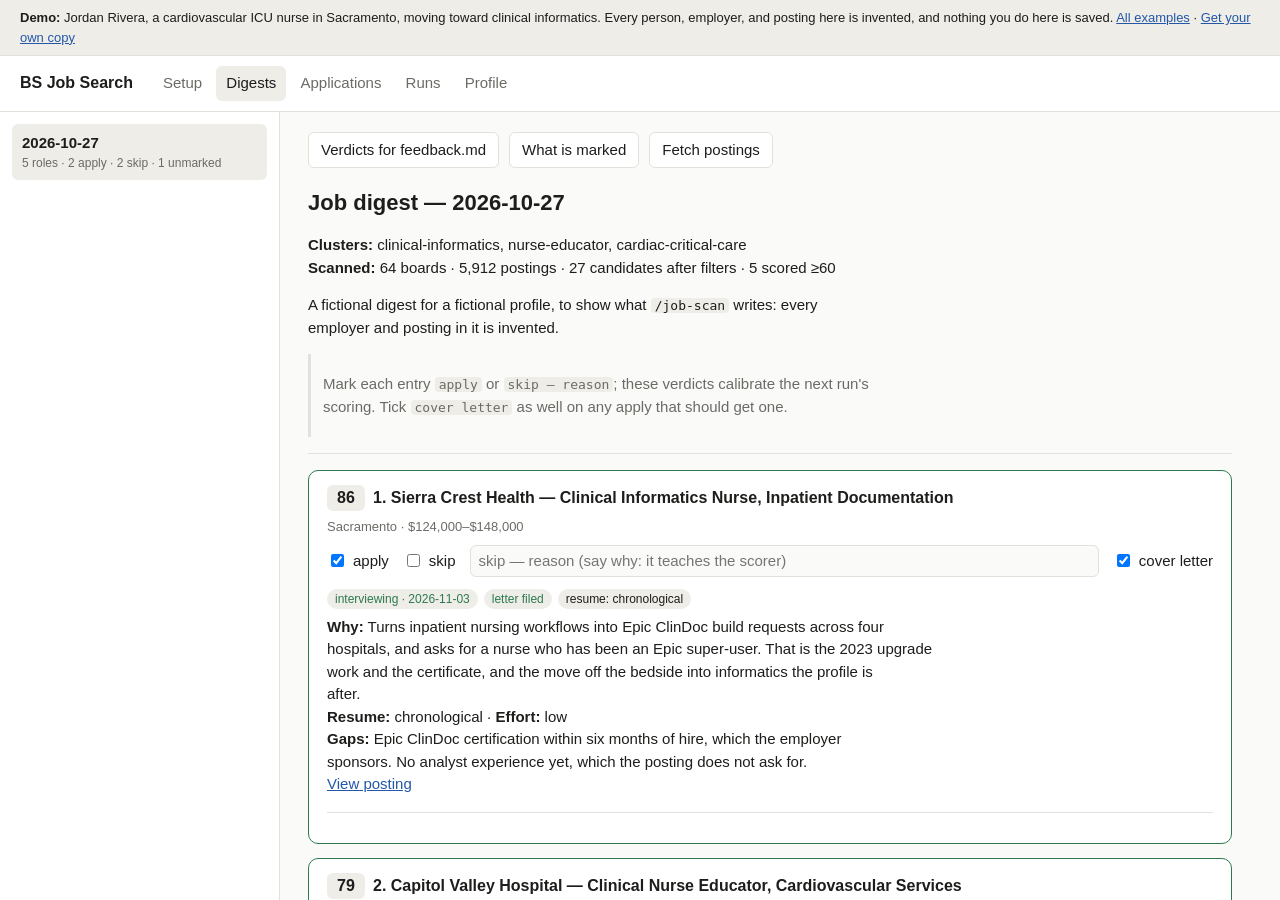
==== nurse-sacramento/index.html @ 0bb54c90 "The example demos, rebuilt from BS-Job-Search-v1.44" ====
<!doctype html>
<html lang="en">
<head>
<meta charset="utf-8">
<meta name="viewport" content="width=device-width, initial-scale=1">
<title>BS Job Search demo: Jordan Rivera</title>
<link rel="stylesheet" href="style.css">
</head>
<body>
<header>
  <h1>BS Job Search</h1>
  <nav>
    <button data-tab="setup">Setup</button>
    <button data-tab="digests">Digests</button>
    <button data-tab="applications">Applications</button>
    <button data-tab="runs">Runs</button>
    <button data-tab="profile">Profile</button>
  </nav>
  <span id="status" class="status"></span>
  <button id="copy-note" class="usage" hidden></button>
  <button id="usage" class="usage" hidden></button>
</header>

<main>
  <section id="tab-setup" class="tab">
    <div id="setup-view" class="content"></div>
  </section>

  <section id="tab-digests" class="tab">
    <aside id="digest-list" class="side"></aside>
    <div id="digest-view" class="content"><p class="muted">Choose a digest.</p></div>
  </section>

  <section id="tab-applications" class="tab">
    <aside id="app-list" class="side"></aside>
    <div id="app-view" class="content"><p class="muted">Choose a company.</p></div>
  </section>

  <section id="tab-runs" class="tab">
    <aside id="run-commands" class="side"></aside>
    <div id="run-view" class="content"><p class="muted">Run something.</p></div>
  </section>

  <section id="tab-profile" class="tab">
    <aside id="profile-list" class="side"></aside>
    <div id="profile-view" class="content"><p class="muted">Choose a file. These are read-only here. Set up and the cover-letter interview add to them, with your approval, or you can edit them in your editor.</p></div>
  </section>
</main>

<script src="demo.js"></script>
<script src="app.js"></script>
</body>
</html>
---- nurse-sacramento/style.css ----
:root {
  --bg: #fafaf8; --fg: #1d1d1b; --muted: #6b6b66; --line: #e2e1dc;
  --panel: #ffffff; --accent: #2457a8; --ok: #2d7a4f; --warn: #a65b00; --bad: #b2362c;
  --chip: #eeede8; --mono: ui-monospace, SFMono-Regular, Menlo, Consolas, monospace;
}
@media (prefers-color-scheme: dark) {
  :root {
    --bg: #171716; --fg: #ebeae6; --muted: #9a9993; --line: #2f2f2c;
    --panel: #1f1f1d; --accent: #7fa7ea; --ok: #6fc08f; --warn: #e0a24a; --bad: #e6766b;
    --chip: #2a2a27;
  }
}
* { box-sizing: border-box; }
[hidden] { display: none !important; }
html, body { margin: 0; height: 100%; }
body {
  background: var(--bg); color: var(--fg);
  font: 15px/1.5 -apple-system, BlinkMacSystemFont, "Segoe UI", Helvetica, Arial, sans-serif;
  display: flex; flex-direction: column;
}
a { color: var(--accent); }
header {
  display: flex; align-items: center; gap: 20px; padding: 10px 20px;
  border-bottom: 1px solid var(--line); background: var(--panel);
}
header h1 { font-size: 16px; margin: 0; font-weight: 600; }
nav button {
  background: none; border: none; color: var(--muted); font: inherit; padding: 6px 10px;
  cursor: pointer; border-radius: 6px;
}
nav button.active { color: var(--fg); background: var(--chip); }
nav .count { display: inline-block; min-width: 18px; margin-left: 6px; padding: 0 5px;
  border-radius: 9px; background: var(--warn); color: var(--bg); font-size: 11px;
  font-weight: 600; line-height: 18px; text-align: center; }
.status { margin-left: auto; color: var(--muted); font-size: 13px; }
.status.err { color: var(--bad); }
.usage { font: inherit; font-size: 13px; padding: 3px 10px; border: 1px solid var(--line);
  border-radius: 12px; background: var(--bg); color: var(--fg); cursor: pointer; white-space: nowrap; }
.usage:hover { border-color: var(--accent); }
.usage.warn { border-color: var(--warn); color: var(--warn); }
.usage.bad { border-color: var(--bad); color: var(--bad); }
.usage.checking { opacity: .6; }
.usage.news { border-color: var(--accent); color: var(--accent); }

main { flex: 1; min-height: 0; }
.tab { display: none; height: 100%; }
.tab.active { display: flex; }
.side {
  width: 280px; flex: none; overflow: auto; border-right: 1px solid var(--line);
  padding: 12px; background: var(--panel);
}
.content { flex: 1; overflow: auto; padding: 20px 28px; max-width: 980px; }
.muted { color: var(--muted); }

.side .item {
  display: block; width: 100%; text-align: left; background: none; border: none;
  color: var(--fg); font: inherit; padding: 8px 10px; border-radius: 6px; cursor: pointer;
}
.side .item:hover { background: var(--chip); }
.side .item.active { background: var(--chip); font-weight: 600; }
.side .item small { display: block; color: var(--muted); font-weight: normal; font-size: 12px; }
.side h3 { font-size: 12px; text-transform: uppercase; letter-spacing: .04em;
  color: var(--muted); margin: 14px 10px 6px; }

.entry {
  border: 1px solid var(--line); border-radius: 10px; padding: 14px 18px; margin: 14px 0;
  background: var(--panel);
}
.entry.applied { border-color: var(--ok); }
.entry.skipped { opacity: .72; }
.entry h3 { margin: 0 0 6px; font-size: 16px; }
.entry .meta { color: var(--muted); font-size: 13px; margin-bottom: 8px; }
.score { display: inline-block; min-width: 38px; text-align: center; padding: 1px 7px;
  border-radius: 6px; background: var(--chip); font-weight: 600; margin-right: 8px; }
.marks { display: flex; flex-wrap: wrap; gap: 14px; align-items: center; margin: 8px 0 10px; }
.marks label { display: inline-flex; align-items: center; gap: 6px; cursor: pointer; }
.marks input[type=text] {
  flex: 1; min-width: 220px; font: inherit; padding: 4px 8px; border: 1px solid var(--line);
  border-radius: 6px; background: var(--bg); color: var(--fg);
}
.chip { display: inline-block; font-size: 12px; padding: 1px 8px; border-radius: 10px;
  background: var(--chip); margin-right: 6px; }
.chip.ok { color: var(--ok); } .chip.warn { color: var(--warn); } .chip.bad { color: var(--bad); }
.body p { margin: 6px 0; }

.toolbar { display: flex; gap: 10px; align-items: center; flex-wrap: wrap; margin: 0 0 12px; }
button.action {
  font: inherit; padding: 6px 12px; border: 1px solid var(--line); border-radius: 6px;
  background: var(--panel); color: var(--fg); cursor: pointer;
}
button.action:hover { border-color: var(--accent); }
button.action:disabled { opacity: .5; cursor: default; }
button.action.primary { background: var(--accent); color: #fff; border-color: var(--accent); }

pre.out, pre.text {
  font: 13px/1.45 var(--mono); white-space: pre-wrap; word-break: break-word;
  background: var(--panel); border: 1px solid var(--line); border-radius: 8px; padding: 12px 14px;
}
pre.out { max-height: 60vh; overflow: auto; }
.run { margin: 0 0 18px; }
.run .head { display: flex; gap: 10px; align-items: baseline; margin-bottom: 6px; }
.run .head .st { font-size: 13px; }
.st.running { color: var(--warn); } .st.done { color: var(--ok); } .st.failed { color: var(--bad); }

.small { font-size: 13px; }
.banner { margin: 0 0 10px; padding: 8px 10px; border-radius: 6px; background: var(--chip); font-size: 13px; }
.side .item:disabled { opacity: .45; cursor: default; }
.skill-form { padding: 6px 10px 10px; }
.pick { display: flex; flex-wrap: wrap; gap: 6px 12px; padding: 2px 10px 8px; font-size: 13px;
  color: var(--muted); }
.pick select { font: inherit; padding: 1px 4px; border: 1px solid var(--line); border-radius: 6px;
  background: var(--bg); color: var(--fg); }
.side .item small.route { color: var(--accent); }
.skill-form textarea, .skill-form select, textarea.reply {
  width: 100%; font: inherit; padding: 6px 8px; border: 1px solid var(--line); border-radius: 6px;
  background: var(--bg); color: var(--fg); resize: vertical;
}
.run.claude .head { position: sticky; top: -20px; background: var(--bg); padding: 6px 0; z-index: 1; }
button.action.small { padding: 2px 8px; font-size: 13px; margin-left: auto; }
.chat { display: flex; flex-direction: column; gap: 8px; }
.bubble { padding: 10px 14px; border-radius: 10px; max-width: 100%; }
.bubble.user { background: var(--chip); align-self: flex-end; white-space: pre-wrap; max-width: 85%; }
.bubble.assistant { background: var(--panel); border: 1px solid var(--line); }
.bubble.error { border: 1px solid var(--bad); color: var(--bad); background: var(--panel); }
.note { color: var(--muted); font-size: 12px; padding: 0 4px; }
details.tool { font-size: 13px; color: var(--muted); padding: 2px 4px; }
details.tool summary { cursor: pointer; } details.tool code { color: var(--fg); }
details.tool pre { margin: 6px 0 0; max-height: 240px; overflow: auto; }
details.tool.failed summary { color: var(--bad); }
.replybox { display: flex; gap: 8px; align-items: flex-end; margin-top: 10px; }
.replybox textarea { flex: 1; }
.card { margin: 12px 0; padding: 14px 16px; border: 2px solid var(--accent); border-radius: 10px; background: var(--panel); }
.card.guard { border-color: var(--warn); }
.card h4 { margin: 0 0 8px; font-size: 15px; }
.card .toolbar { margin: 10px 0 0; }
.card input[type=text] { flex: 1; min-width: 200px; font: inherit; padding: 4px 8px; border: 1px solid var(--line); border-radius: 6px; background: var(--bg); color: var(--fg); }
.diff { display: grid; grid-template-columns: 1fr 1fr; gap: 10px; }
.diff .label { font-size: 12px; color: var(--muted); margin-bottom: 4px; }
pre.old { border-color: var(--bad); } pre.new { border-color: var(--ok); }
.question { margin: 8px 0 12px; }
.qtext { margin-bottom: 6px; }
.options label { display: flex; gap: 8px; align-items: baseline; padding: 3px 0; cursor: pointer; }
.options small { color: var(--muted); }
@media (max-width: 700px) { .diff { grid-template-columns: 1fr; } }

iframe.pdf { width: 100%; height: 80vh; border: 1px solid var(--line); border-radius: 8px;
  background: #fff; }
.tracker { margin: 6px 0 18px; border-top: 1px solid var(--line); }
.app-row { display: grid; grid-template-columns: minmax(0, 1fr) auto; gap: 6px 14px;
  align-items: center; padding: 10px 2px; border-bottom: 1px solid var(--line); }
.app-row .role { font-weight: 600; }
.app-row .role.muted { font-weight: normal; }
.app-row .chips { margin-left: 8px; }
.app-row .set { display: flex; gap: 6px; align-items: center; justify-content: flex-end; flex-wrap: wrap; }
.app-row select, .app-row input { font: inherit; font-size: 14px; padding: 3px 6px;
  border: 1px solid var(--line); border-radius: 6px; background: var(--bg); color: var(--fg); }
.app-row input[type=date] { color-scheme: light dark; }
.app-row input.note { grid-column: 1 / -1; width: 100%; }
.app-row .history { grid-column: 1 / -1; font-size: 12px; color: var(--muted); }
.app-row .set button.action.small { margin-left: 0; }
.app-row.answered select { border-color: var(--ok); }
.app-row.ended .who { opacity: .75; }
.banner.bad { color: var(--bad); }
@media (max-width: 700px) { .app-row { grid-template-columns: 1fr; } .app-row .set { justify-content: flex-start; } }
.files { list-style: none; padding: 0; margin: 0 0 16px; }
.files li { padding: 4px 0; display: flex; gap: 10px; align-items: baseline; }
.files li small { color: var(--muted); }

.md h1, .md h2, .md h3 { margin: 18px 0 8px; } .md h1 { font-size: 22px; } .md h2 { font-size: 18px; } .md h3 { font-size: 16px; }
.md table { border-collapse: collapse; margin: 10px 0; font-size: 14px; }
.md th, .md td { border: 1px solid var(--line); padding: 4px 10px; text-align: left; vertical-align: top; }
.md blockquote { margin: 8px 0; padding: 4px 12px; border-left: 3px solid var(--line); color: var(--muted); }
.md code { font-family: var(--mono); font-size: 13px; background: var(--chip); padding: 0 4px; border-radius: 4px; }
.md pre code { display: block; padding: 10px; overflow: auto; }
.md hr { border: none; border-top: 1px solid var(--line); margin: 16px 0; }
.md ul { padding-left: 22px; }

.demo-banner {
  padding: 8px 20px; font-size: 13px; background: var(--chip); border-bottom: 1px solid var(--line);
}
.demo-banner a { color: var(--accent); }

#setup-view h2 { margin: 0; font-size: 20px; }
.step { display: flex; gap: 14px; margin: 22px 0; }
.step .num { flex: none; width: 28px; height: 28px; border-radius: 50%; background: var(--chip);
  display: flex; align-items: center; justify-content: center; font-weight: 600; }
.step-body { flex: 1; min-width: 0; }
.step-body h3 { margin: 3px 0 2px; font-size: 16px; }
.step-body > p.muted { margin: 0 0 8px; }
ul.checks { list-style: none; padding: 0; margin: 6px 0 10px; }
ul.checks li { padding: 3px 0; }
.fix { font-size: 13px; color: var(--muted); margin: 2px 0 2px 4px; }
.cmd { display: flex; gap: 8px; align-items: center; margin: 6px 0; }
.cmd code { flex: 1; min-width: 0; font: 13px/1.45 var(--mono); padding: 6px 10px; overflow-x: auto;
  white-space: pre; background: var(--panel); border: 1px solid var(--line); border-radius: 6px; }
.cmd button.action.small { margin-left: 0; }
.key { padding: 8px 0 10px; border-bottom: 1px solid var(--line); }
.key-form { display: flex; flex-wrap: wrap; gap: 8px; margin-top: 6px; }
.key-form input { flex: 1; min-width: 180px; font: inherit; padding: 4px 8px; border: 1px solid var(--line);
  border-radius: 6px; background: var(--bg); color: var(--fg); }
.ready { margin: 10px 0 0; padding: 12px 14px; border: 1px solid var(--ok); border-radius: 8px;
  background: var(--panel); }
.ready .toolbar { margin: 8px 0 0; }

.copy { margin: 14px 0 0; padding: 12px 14px; border: 1px solid var(--line); border-radius: 8px;
  background: var(--panel); }
.copy-head { display: flex; flex-wrap: wrap; gap: 4px 10px; align-items: baseline; }
.copy-head > div { flex-basis: 100%; }
.copy-row { margin: 10px 0 0; }
.copy-row .key-form { margin-top: 8px; }
.copy-row .fix { margin: 6px 0 0; }
ul.copy-files { margin: 4px 0 0; padding-left: 20px; font: 13px/1.5 var(--mono); }
details.notes { margin: 8px 0 0; font-size: 14px; }
details.notes summary { cursor: pointer; color: var(--accent); }
.note-entry { margin: 8px 0 0 2px; padding-left: 10px; border-left: 2px solid var(--line); }
.note-entry .md p { margin: 4px 0; }
.copy-result { margin: 10px 0 0; padding: 8px 10px; border: 1px solid var(--line); border-radius: 6px;
  font-size: 14px; }
.copy-result:empty { display: none; }
.copy-result.ok { border-color: var(--ok); }
.copy-result.warn { border-color: var(--warn); }
.copy-result.bad { border-color: var(--bad); color: var(--bad); }
.copy-result button.action.small { margin: 6px 0 0; display: block; }
.banner.warn { border: 1px solid var(--warn); margin: 8px 0 0; }

/* Phones and narrow windows. The page scrolls as a whole, each tab's sidebar
   sits above its content, capped so the content starts on the first screen,
   and the tabs get a row of their own. Wider than this, nothing changes. */
@media (max-width: 700px) {
  html, body { height: auto; }
  header { flex-wrap: wrap; gap: 4px 12px; padding: 8px 12px; }
  header h1 { flex: 1; }
  .status { order: 1; flex-basis: 100%; margin-left: 0; }
  .status:empty { display: none; }
  nav { order: 2; flex-basis: 100%; display: flex; overflow-x: auto; margin: 0 -6px; }
  nav button { flex: none; padding: 6px 8px; }
  .tab { height: auto; }
  .tab.active { flex-direction: column; }
  .side { width: auto; max-height: 45vh; max-height: 45svh; border-right: none;
    border-bottom: 1px solid var(--line); }
  .content { overflow: visible; max-width: none; padding: 16px 14px; }
  .run.claude .head { top: 0; }
  .demo-banner { padding: 8px 12px; }
  .marks input[type=text] { min-width: 0; flex-basis: 100%; }
  .md table { display: block; overflow-x: auto; }
}
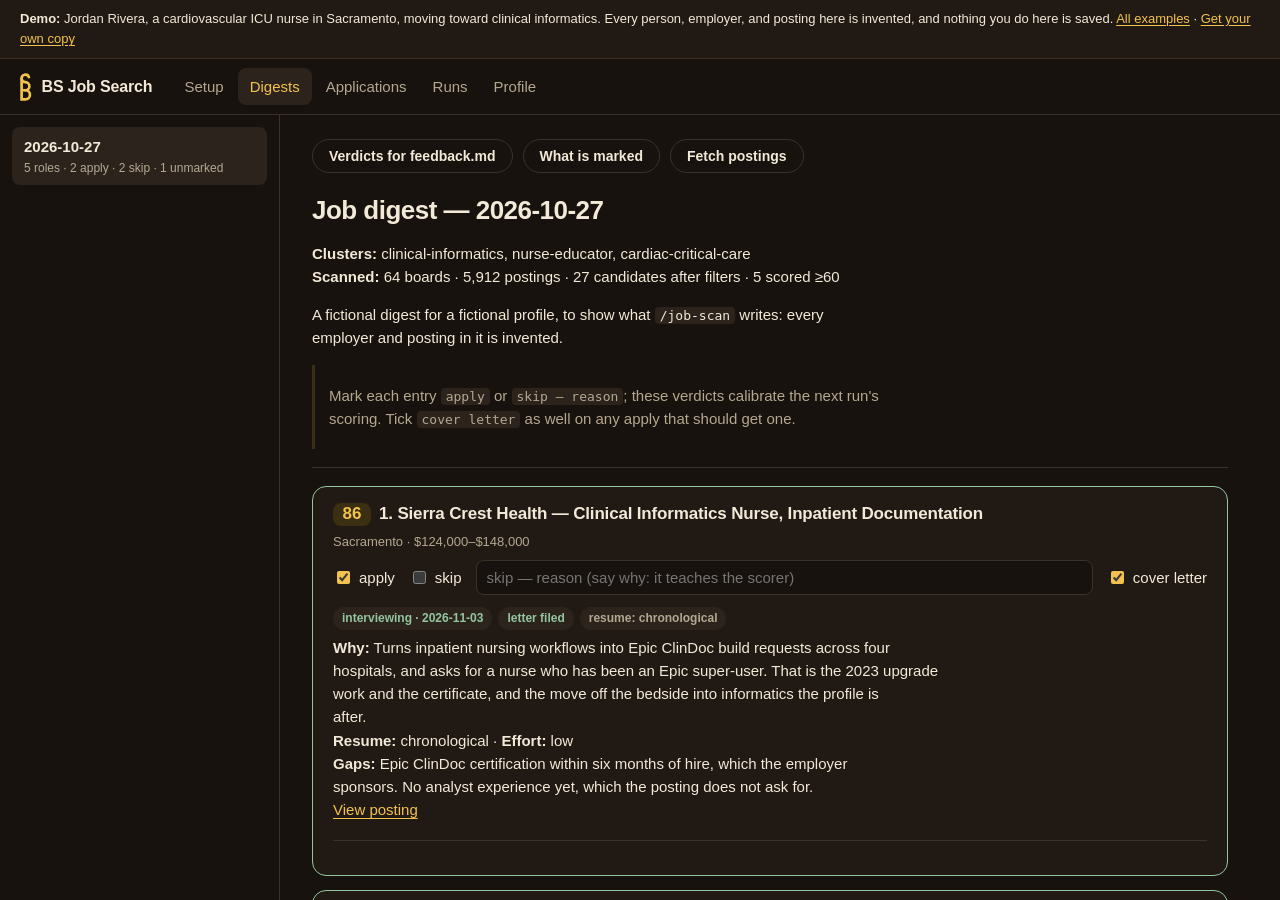
==== commit 78c70bed: "Rebuild the example demos from BS-Job-Search-v1.70" ====
--- a/nurse-sacramento/index.html
+++ b/nurse-sacramento/index.html
@@ -2,14 +2,22 @@
 <html lang="en">
 <head>
 <meta charset="utf-8">
-<meta name="viewport" content="width=device-width, initial-scale=1">
+<meta name="viewport" content="width=device-width, initial-scale=1, viewport-fit=cover">
 <title>BS Job Search demo: Jordan Rivera</title>
 <link rel="stylesheet" href="style.css">
+<link rel="manifest" href="manifest.webmanifest">
+<link rel="icon" type="image/png" href="icon-192.png">
+<link rel="apple-touch-icon" href="apple-touch-icon.png">
+<meta name="apple-mobile-web-app-capable" content="yes">
+<meta name="mobile-web-app-capable" content="yes">
+<meta name="apple-mobile-web-app-title" content="Job Search">
+<meta name="theme-color" content="#17120d">
 </head>
 <body>
 <header>
-  <h1>BS Job Search</h1>
-  <nav>
+  <!-- The SB mark, as seanbattey.com's header draws it. -->
+  <div class="brand"><svg class="brand-mark" viewBox="10 -12 86 208" aria-hidden="true" focusable="false"><g fill="none" stroke="currentColor" stroke-width="20"><path d="M22 28v156h28a34 34 0 0 0 0-68H22" stroke-linejoin="miter"/><path d="M76.3 18.4A28 28 0 1 0 50 56a30 30 0 0 1 0 60" stroke-linecap="round" stroke-linejoin="round"/></g></svg><h1>BS Job Search <span id="version" class="version"></span></h1></div>
+  <nav aria-label="Tabs">
     <button data-tab="setup">Setup</button>
     <button data-tab="digests">Digests</button>
     <button data-tab="applications">Applications</button>
@@ -17,6 +25,7 @@
     <button data-tab="profile">Profile</button>
   </nav>
   <span id="status" class="status"></span>
+  <button id="outbox" class="usage" hidden></button>
   <button id="copy-note" class="usage" hidden></button>
   <button id="usage" class="usage" hidden></button>
 </header>
@@ -27,21 +36,25 @@
   </section>
 
   <section id="tab-digests" class="tab">
+    <button class="side-toggle" aria-controls="digest-list" aria-expanded="true"><span class="side-label">Digests</span><span class="side-arrow" aria-hidden="true"></span></button>
     <aside id="digest-list" class="side"></aside>
     <div id="digest-view" class="content"><p class="muted">Choose a digest.</p></div>
   </section>
 
   <section id="tab-applications" class="tab">
+    <button class="side-toggle" aria-controls="app-list" aria-expanded="true"><span class="side-label">Applications</span><span class="side-arrow" aria-hidden="true"></span></button>
     <aside id="app-list" class="side"></aside>
     <div id="app-view" class="content"><p class="muted">Choose a company.</p></div>
   </section>
 
   <section id="tab-runs" class="tab">
+    <button class="side-toggle" aria-controls="run-commands" aria-expanded="true"><span class="side-label">Skills and scripts</span><span class="side-arrow" aria-hidden="true"></span></button>
     <aside id="run-commands" class="side"></aside>
-    <div id="run-view" class="content"><p class="muted">Run something.</p></div>
+    <div id="run-view" class="content"><p class="muted">Pick a skill or a script from the list. What it says and does shows here, and anything it would ask you in a terminal comes up as a card to answer.</p></div>
   </section>
 
   <section id="tab-profile" class="tab">
+    <button class="side-toggle" aria-controls="profile-list" aria-expanded="true"><span class="side-label">Files</span><span class="side-arrow" aria-hidden="true"></span></button>
     <aside id="profile-list" class="side"></aside>
     <div id="profile-view" class="content"><p class="muted">Choose a file. These are read-only here. Set up and the cover-letter interview add to them, with your approval, or you can edit them in your editor.</p></div>
   </section>
--- a/nurse-sacramento/style.css
+++ b/nurse-sacramento/style.css
@@ -1,42 +1,67 @@
+/* The page wears seanbattey.com's design, so the apps read as one family: its
+   colors (warm espresso and cream, one gold accent), dark always as the site
+   is, pill-shaped buttons, rounded cards, and section labels in small gold
+   capitals. The token names are the site's own (its assets/css/styles.css),
+   so a change there carries over here by name. */
 :root {
-  --bg: #fafaf8; --fg: #1d1d1b; --muted: #6b6b66; --line: #e2e1dc;
-  --panel: #ffffff; --accent: #2457a8; --ok: #2d7a4f; --warn: #a65b00; --bad: #b2362c;
-  --chip: #eeede8; --mono: ui-monospace, SFMono-Regular, Menlo, Consolas, monospace;
-}
-@media (prefers-color-scheme: dark) {
-  :root {
-    --bg: #171716; --fg: #ebeae6; --muted: #9a9993; --line: #2f2f2c;
-    --panel: #1f1f1d; --accent: #7fa7ea; --ok: #6fc08f; --warn: #e0a24a; --bad: #e6766b;
-    --chip: #2a2a27;
-  }
+  --bg: #17120d; --surface: #211a14; --surface-2: #2c241c;
+  --text: #f2e9d8; --muted: #b5a891; --border: #3b3128;
+  --accent: #f2c14e; --accent-hover: #ffd36e; --accent-soft: #3a2e13; --on-accent: #1c1508;
+  /* This page's own, for what a run or an application says: */
+  --ok: #93c59f; --warn: #f0985a; --bad: #f0806f;
+  --font-sans: -apple-system, BlinkMacSystemFont, "Segoe UI", Roboto, "Helvetica Neue", Arial, sans-serif;
+  --font-mono: ui-monospace, "SF Mono", Menlo, Consolas, monospace;
+  --radius: 14px; --radius-sm: 8px;
+  color-scheme: dark;
 }
 * { box-sizing: border-box; }
 [hidden] { display: none !important; }
 html, body { margin: 0; height: 100%; }
 body {
-  background: var(--bg); color: var(--fg);
-  font: 15px/1.5 -apple-system, BlinkMacSystemFont, "Segoe UI", Helvetica, Arial, sans-serif;
+  background: var(--bg); color: var(--text);
+  font: 15px/1.55 var(--font-sans); -webkit-font-smoothing: antialiased;
   display: flex; flex-direction: column;
 }
-a { color: var(--accent); }
+::selection { background: var(--accent); color: var(--on-accent); }
+:focus-visible { outline: 2px solid var(--accent); outline-offset: 2px; border-radius: 4px; }
+a { color: var(--accent); text-underline-offset: .18em; }
+a:hover { color: var(--accent-hover); }
+h1, h2, h3, h4 { letter-spacing: -.02em; line-height: 1.2; }
+code { font-family: var(--font-mono); font-size: .88em; }
+input, select, textarea { accent-color: var(--accent); }
+input:focus, select:focus, textarea:focus { border-color: var(--accent); outline: none; }
+
 header {
-  display: flex; align-items: center; gap: 20px; padding: 10px 20px;
-  border-bottom: 1px solid var(--line); background: var(--panel);
-}
-header h1 { font-size: 16px; margin: 0; font-weight: 600; }
+  display: flex; align-items: center; gap: 20px; min-height: 56px; padding: 8px 20px;
+  border-bottom: 1px solid var(--border); background: var(--bg);
+}
+/* The site's SB mark beside the name, as the site's own header has it: drawn
+   in currentColor, tall and narrow, so it is sized by its height. */
+.brand { display: flex; flex: 0 1 auto; min-width: 0; align-items: center; gap: 10px; }
+.brand-mark { flex: none; height: 28px; width: auto; color: var(--accent); }
+header h1 { font-size: 16px; margin: 0; font-weight: 700; letter-spacing: -.01em;
+  min-width: 0; white-space: nowrap; overflow: hidden; text-overflow: ellipsis; }
+/* Which version this copy runs (core.version), filled in by the server. */
+header h1 .version { margin-left: 6px; font: 12px var(--font-mono); letter-spacing: 0;
+  color: var(--muted); white-space: nowrap; }
+header h1 .version:empty { display: none; }
+nav { display: flex; gap: 2px; }
 nav button {
-  background: none; border: none; color: var(--muted); font: inherit; padding: 6px 10px;
-  cursor: pointer; border-radius: 6px;
-}
-nav button.active { color: var(--fg); background: var(--chip); }
+  background: none; border: none; color: var(--muted); font: inherit; font-weight: 500;
+  padding: 7px 12px; cursor: pointer; border-radius: var(--radius-sm);
+}
+nav button:hover { color: var(--text); background: var(--surface-2); }
+nav button.active { color: var(--accent); background: var(--surface-2); }
 nav .count { display: inline-block; min-width: 18px; margin-left: 6px; padding: 0 5px;
-  border-radius: 9px; background: var(--warn); color: var(--bg); font-size: 11px;
-  font-weight: 600; line-height: 18px; text-align: center; }
+  border-radius: 999px; background: var(--warn); color: var(--on-accent); font-size: 11px;
+  font-weight: 700; line-height: 18px; text-align: center; }
 .status { margin-left: auto; color: var(--muted); font-size: 13px; }
 .status.err { color: var(--bad); }
-.usage { font: inherit; font-size: 13px; padding: 3px 10px; border: 1px solid var(--line);
-  border-radius: 12px; background: var(--bg); color: var(--fg); cursor: pointer; white-space: nowrap; }
-.usage:hover { border-color: var(--accent); }
+.usage { font: inherit; font-size: 13px; font-weight: 600; padding: 4px 12px;
+  border: 1px solid var(--border); border-radius: 999px; background: transparent;
+  color: var(--text); cursor: pointer; white-space: nowrap;
+  transition: border-color .15s, color .15s; }
+.usage:hover { border-color: var(--accent); color: var(--accent); }
 .usage.warn { border-color: var(--warn); color: var(--warn); }
 .usage.bad { border-color: var(--bad); color: var(--bad); }
 .usage.checking { opacity: .6; }
@@ -46,55 +71,63 @@
 .tab { display: none; height: 100%; }
 .tab.active { display: flex; }
 .side {
-  width: 280px; flex: none; overflow: auto; border-right: 1px solid var(--line);
-  padding: 12px; background: var(--panel);
-}
-.content { flex: 1; overflow: auto; padding: 20px 28px; max-width: 980px; }
+  width: 280px; flex: none; overflow: auto; border-right: 1px solid var(--border);
+  padding: 12px; background: var(--bg);
+}
+.content { flex: 1; overflow: auto; padding: 24px 32px; max-width: 980px; }
 .muted { color: var(--muted); }
 
 .side .item {
   display: block; width: 100%; text-align: left; background: none; border: none;
-  color: var(--fg); font: inherit; padding: 8px 10px; border-radius: 6px; cursor: pointer;
-}
-.side .item:hover { background: var(--chip); }
-.side .item.active { background: var(--chip); font-weight: 600; }
+  color: var(--text); font: inherit; padding: 8px 12px; border-radius: var(--radius-sm); cursor: pointer;
+}
+.side .item:hover { background: var(--surface); }
+.side .item.active { background: var(--surface-2); font-weight: 600; }
+.side > p { margin: 8px 12px; }
 .side .item small { display: block; color: var(--muted); font-weight: normal; font-size: 12px; }
-.side h3 { font-size: 12px; text-transform: uppercase; letter-spacing: .04em;
-  color: var(--muted); margin: 14px 10px 6px; }
+/* A section label, as the site labels its own: small gold capitals. */
+.side h3 { font: 600 11.5px var(--font-mono); text-transform: uppercase; letter-spacing: .08em;
+  color: var(--accent); margin: 18px 12px 6px; }
 
 .entry {
-  border: 1px solid var(--line); border-radius: 10px; padding: 14px 18px; margin: 14px 0;
-  background: var(--panel);
+  border: 1px solid var(--border); border-radius: var(--radius); padding: 16px 20px; margin: 14px 0;
+  background: var(--surface);
 }
 .entry.applied { border-color: var(--ok); }
 .entry.skipped { opacity: .72; }
-.entry h3 { margin: 0 0 6px; font-size: 16px; }
+.entry h3 { margin: 0 0 6px; font-size: 17px; letter-spacing: -.01em; }
 .entry .meta { color: var(--muted); font-size: 13px; margin-bottom: 8px; }
-.score { display: inline-block; min-width: 38px; text-align: center; padding: 1px 7px;
-  border-radius: 6px; background: var(--chip); font-weight: 600; margin-right: 8px; }
+.score { display: inline-block; min-width: 38px; text-align: center; padding: 1px 8px;
+  border-radius: var(--radius-sm); background: var(--accent-soft); color: var(--accent);
+  font-weight: 700; margin-right: 8px; letter-spacing: 0; }
 .marks { display: flex; flex-wrap: wrap; gap: 14px; align-items: center; margin: 8px 0 10px; }
 .marks label { display: inline-flex; align-items: center; gap: 6px; cursor: pointer; }
 .marks input[type=text] {
-  flex: 1; min-width: 220px; font: inherit; padding: 4px 8px; border: 1px solid var(--line);
-  border-radius: 6px; background: var(--bg); color: var(--fg);
-}
-.chip { display: inline-block; font-size: 12px; padding: 1px 8px; border-radius: 10px;
-  background: var(--chip); margin-right: 6px; }
+  flex: 1; min-width: 220px; font: inherit; padding: 5px 10px; border: 1px solid var(--border);
+  border-radius: var(--radius-sm); background: var(--bg); color: var(--text);
+}
+.chip { display: inline-block; font-size: 12px; font-weight: 600; padding: 2px 9px; border-radius: 999px;
+  background: var(--surface-2); color: var(--muted); margin-right: 6px; }
 .chip.ok { color: var(--ok); } .chip.warn { color: var(--warn); } .chip.bad { color: var(--bad); }
 .body p { margin: 6px 0; }
 
-.toolbar { display: flex; gap: 10px; align-items: center; flex-wrap: wrap; margin: 0 0 12px; }
+.toolbar { display: flex; gap: 10px; align-items: center; flex-wrap: wrap; margin: 0 0 14px; }
+/* Buttons are the site's pills: outlined, turning gold under the pointer;
+   the one primary button of a place is filled gold. */
 button.action {
-  font: inherit; padding: 6px 12px; border: 1px solid var(--line); border-radius: 6px;
-  background: var(--panel); color: var(--fg); cursor: pointer;
-}
-button.action:hover { border-color: var(--accent); }
+  font: inherit; font-size: 14px; font-weight: 600; line-height: 1.3; padding: 7px 16px;
+  border: 1px solid var(--border); border-radius: 999px; background: transparent;
+  color: var(--text); cursor: pointer; transition: background-color .15s, border-color .15s, color .15s;
+}
+button.action:hover { border-color: var(--accent); color: var(--accent); }
 button.action:disabled { opacity: .5; cursor: default; }
-button.action.primary { background: var(--accent); color: #fff; border-color: var(--accent); }
+button.action:disabled:hover { border-color: var(--border); color: var(--text); }
+button.action.primary { background: var(--accent); color: var(--on-accent); border-color: var(--accent); }
+button.action.primary:hover { background: var(--accent-hover); border-color: var(--accent-hover); color: var(--on-accent); }
 
 pre.out, pre.text {
-  font: 13px/1.45 var(--mono); white-space: pre-wrap; word-break: break-word;
-  background: var(--panel); border: 1px solid var(--line); border-radius: 8px; padding: 12px 14px;
+  font: 13px/1.5 var(--font-mono); white-space: pre-wrap; word-break: break-word;
+  background: var(--surface); border: 1px solid var(--border); border-radius: var(--radius-sm); padding: 12px 14px;
 }
 pre.out { max-height: 60vh; overflow: auto; }
 .run { margin: 0 0 18px; }
@@ -103,37 +136,40 @@
 .st.running { color: var(--warn); } .st.done { color: var(--ok); } .st.failed { color: var(--bad); }
 
 .small { font-size: 13px; }
-.banner { margin: 0 0 10px; padding: 8px 10px; border-radius: 6px; background: var(--chip); font-size: 13px; }
+.banner { margin: 0 0 10px; padding: 9px 12px; border-radius: var(--radius-sm); background: var(--surface-2); font-size: 13px; }
 .side .item:disabled { opacity: .45; cursor: default; }
-.skill-form { padding: 6px 10px 10px; }
-.pick { display: flex; flex-wrap: wrap; gap: 6px 12px; padding: 2px 10px 8px; font-size: 13px;
+.skill-form { padding: 6px 12px 10px; }
+.pick { display: flex; flex-wrap: wrap; gap: 6px 12px; padding: 2px 12px 8px; font-size: 13px;
   color: var(--muted); }
-.pick select { font: inherit; padding: 1px 4px; border: 1px solid var(--line); border-radius: 6px;
-  background: var(--bg); color: var(--fg); }
+.pick select { font: inherit; padding: 1px 4px; border: 1px solid var(--border); border-radius: var(--radius-sm);
+  background: var(--surface); color: var(--text); }
 .side .item small.route { color: var(--accent); }
 .skill-form textarea, .skill-form select, textarea.reply {
-  width: 100%; font: inherit; padding: 6px 8px; border: 1px solid var(--line); border-radius: 6px;
-  background: var(--bg); color: var(--fg); resize: vertical;
-}
-.run.claude .head { position: sticky; top: -20px; background: var(--bg); padding: 6px 0; z-index: 1; }
-button.action.small { padding: 2px 8px; font-size: 13px; margin-left: auto; }
+  width: 100%; font: inherit; padding: 7px 10px; border: 1px solid var(--border); border-radius: var(--radius-sm);
+  background: var(--surface); color: var(--text); resize: vertical;
+}
+.run.claude .head { position: sticky; top: -24px; background: var(--bg); padding: 6px 0; z-index: 1; }
+button.action.small { padding: 3px 12px; font-size: 13px; margin-left: auto; }
 .chat { display: flex; flex-direction: column; gap: 8px; }
-.bubble { padding: 10px 14px; border-radius: 10px; max-width: 100%; }
-.bubble.user { background: var(--chip); align-self: flex-end; white-space: pre-wrap; max-width: 85%; }
-.bubble.assistant { background: var(--panel); border: 1px solid var(--line); }
-.bubble.error { border: 1px solid var(--bad); color: var(--bad); background: var(--panel); }
+.bubble { padding: 10px 14px; border-radius: var(--radius); max-width: 100%; }
+.bubble.user { background: var(--surface-2); align-self: flex-end; white-space: pre-wrap; max-width: 85%; }
+.bubble.assistant { background: var(--surface); border: 1px solid var(--border); }
+.bubble.error { border: 1px solid var(--bad); color: var(--bad); background: var(--surface); }
 .note { color: var(--muted); font-size: 12px; padding: 0 4px; }
 details.tool { font-size: 13px; color: var(--muted); padding: 2px 4px; }
-details.tool summary { cursor: pointer; } details.tool code { color: var(--fg); }
+details.tool summary { cursor: pointer; } details.tool code { color: var(--text); }
 details.tool pre { margin: 6px 0 0; max-height: 240px; overflow: auto; }
 details.tool.failed summary { color: var(--bad); }
 .replybox { display: flex; gap: 8px; align-items: flex-end; margin-top: 10px; }
 .replybox textarea { flex: 1; }
-.card { margin: 12px 0; padding: 14px 16px; border: 2px solid var(--accent); border-radius: 10px; background: var(--panel); }
-.card.guard { border-color: var(--warn); }
+/* A question or an approval a run waits on: the one gold-edged card. */
+.card { margin: 12px 0; padding: 16px 18px; border: 1px solid var(--accent); border-radius: var(--radius);
+  background: var(--surface); box-shadow: 0 0 0 3px var(--accent-soft); }
+.card.guard { border-color: var(--warn); box-shadow: none; }
 .card h4 { margin: 0 0 8px; font-size: 15px; }
 .card .toolbar { margin: 10px 0 0; }
-.card input[type=text] { flex: 1; min-width: 200px; font: inherit; padding: 4px 8px; border: 1px solid var(--line); border-radius: 6px; background: var(--bg); color: var(--fg); }
+.card input[type=text] { flex: 1; min-width: 200px; font: inherit; padding: 5px 10px; border: 1px solid var(--border);
+  border-radius: var(--radius-sm); background: var(--bg); color: var(--text); }
 .diff { display: grid; grid-template-columns: 1fr 1fr; gap: 10px; }
 .diff .label { font-size: 12px; color: var(--muted); margin-bottom: 4px; }
 pre.old { border-color: var(--bad); } pre.new { border-color: var(--ok); }
@@ -143,18 +179,18 @@
 .options small { color: var(--muted); }
 @media (max-width: 700px) { .diff { grid-template-columns: 1fr; } }
 
-iframe.pdf { width: 100%; height: 80vh; border: 1px solid var(--line); border-radius: 8px;
+iframe.pdf { width: 100%; height: 80vh; border: 1px solid var(--border); border-radius: var(--radius-sm);
   background: #fff; }
-.tracker { margin: 6px 0 18px; border-top: 1px solid var(--line); }
+.tracker { margin: 6px 0 18px; border-top: 1px solid var(--border); }
 .app-row { display: grid; grid-template-columns: minmax(0, 1fr) auto; gap: 6px 14px;
-  align-items: center; padding: 10px 2px; border-bottom: 1px solid var(--line); }
+  align-items: center; padding: 10px 2px; border-bottom: 1px solid var(--border); }
 .app-row .role { font-weight: 600; }
 .app-row .role.muted { font-weight: normal; }
 .app-row .chips { margin-left: 8px; }
 .app-row .set { display: flex; gap: 6px; align-items: center; justify-content: flex-end; flex-wrap: wrap; }
-.app-row select, .app-row input { font: inherit; font-size: 14px; padding: 3px 6px;
-  border: 1px solid var(--line); border-radius: 6px; background: var(--bg); color: var(--fg); }
-.app-row input[type=date] { color-scheme: light dark; }
+.app-row select, .app-row input { font: inherit; font-size: 14px; padding: 4px 8px;
+  border: 1px solid var(--border); border-radius: var(--radius-sm); background: var(--surface); color: var(--text); }
+.app-row input[type=date] { color-scheme: dark; }
 .app-row input.note { grid-column: 1 / -1; width: 100%; }
 .app-row .history { grid-column: 1 / -1; font-size: 12px; color: var(--muted); }
 .app-row .set button.action.small { margin-left: 0; }
@@ -166,55 +202,59 @@
 .files li { padding: 4px 0; display: flex; gap: 10px; align-items: baseline; }
 .files li small { color: var(--muted); }
 
-.md h1, .md h2, .md h3 { margin: 18px 0 8px; } .md h1 { font-size: 22px; } .md h2 { font-size: 18px; } .md h3 { font-size: 16px; }
+.md h1, .md h2, .md h3 { margin: 22px 0 8px; } .md h1 { font-size: 26px; } .md h2 { font-size: 19px; } .md h3 { font-size: 16px; }
 .md table { border-collapse: collapse; margin: 10px 0; font-size: 14px; }
-.md th, .md td { border: 1px solid var(--line); padding: 4px 10px; text-align: left; vertical-align: top; }
-.md blockquote { margin: 8px 0; padding: 4px 12px; border-left: 3px solid var(--line); color: var(--muted); }
-.md code { font-family: var(--mono); font-size: 13px; background: var(--chip); padding: 0 4px; border-radius: 4px; }
-.md pre code { display: block; padding: 10px; overflow: auto; }
-.md hr { border: none; border-top: 1px solid var(--line); margin: 16px 0; }
+.md th, .md td { border: 1px solid var(--border); padding: 6px 10px; text-align: left; vertical-align: top; }
+.md th { background: var(--surface); font-weight: 600; }
+.md blockquote { margin: 10px 0; padding: 4px 14px; border-left: 3px solid var(--accent-soft); color: var(--muted); }
+.md code { font-family: var(--font-mono); font-size: 13px; background: var(--surface-2); padding: 1px 5px; border-radius: 4px; }
+.md pre code { display: block; padding: 12px; overflow: auto; background: var(--surface); border: 1px solid var(--border);
+  border-radius: var(--radius-sm); }
+.md hr { border: none; border-top: 1px solid var(--border); margin: 18px 0; }
 .md ul { padding-left: 22px; }
+.md li::marker { color: var(--muted); }
 
 .demo-banner {
-  padding: 8px 20px; font-size: 13px; background: var(--chip); border-bottom: 1px solid var(--line);
+  padding: 9px 20px; font-size: 13px; background: var(--surface); border-bottom: 1px solid var(--border);
 }
 .demo-banner a { color: var(--accent); }
 
-#setup-view h2 { margin: 0; font-size: 20px; }
-.step { display: flex; gap: 14px; margin: 22px 0; }
-.step .num { flex: none; width: 28px; height: 28px; border-radius: 50%; background: var(--chip);
-  display: flex; align-items: center; justify-content: center; font-weight: 600; }
+#setup-view h2 { margin: 0; font-size: 24px; font-weight: 700; }
+.step { display: flex; gap: 14px; margin: 24px 0; }
+.step .num { flex: none; width: 30px; height: 30px; border-radius: var(--radius-sm); background: var(--accent-soft);
+  color: var(--accent); display: flex; align-items: center; justify-content: center; font-weight: 700; }
 .step-body { flex: 1; min-width: 0; }
-.step-body h3 { margin: 3px 0 2px; font-size: 16px; }
+.step-body h3 { margin: 4px 0 2px; font-size: 16px; }
 .step-body > p.muted { margin: 0 0 8px; }
 ul.checks { list-style: none; padding: 0; margin: 6px 0 10px; }
 ul.checks li { padding: 3px 0; }
 .fix { font-size: 13px; color: var(--muted); margin: 2px 0 2px 4px; }
 .cmd { display: flex; gap: 8px; align-items: center; margin: 6px 0; }
-.cmd code { flex: 1; min-width: 0; font: 13px/1.45 var(--mono); padding: 6px 10px; overflow-x: auto;
-  white-space: pre; background: var(--panel); border: 1px solid var(--line); border-radius: 6px; }
+.cmd code { flex: 1; min-width: 0; font: 13px/1.45 var(--font-mono); padding: 7px 12px; overflow-x: auto;
+  white-space: pre; background: var(--surface); border: 1px solid var(--border); border-radius: var(--radius-sm); }
 .cmd button.action.small { margin-left: 0; }
-.key { padding: 8px 0 10px; border-bottom: 1px solid var(--line); }
+.key { padding: 8px 0 10px; border-bottom: 1px solid var(--border); }
 .key-form { display: flex; flex-wrap: wrap; gap: 8px; margin-top: 6px; }
-.key-form input { flex: 1; min-width: 180px; font: inherit; padding: 4px 8px; border: 1px solid var(--line);
-  border-radius: 6px; background: var(--bg); color: var(--fg); }
-.ready { margin: 10px 0 0; padding: 12px 14px; border: 1px solid var(--ok); border-radius: 8px;
-  background: var(--panel); }
+.key-form input { flex: 1; min-width: 180px; font: inherit; padding: 5px 10px; border: 1px solid var(--border);
+  border-radius: var(--radius-sm); background: var(--surface); color: var(--text); }
+.ready { margin: 10px 0 0; padding: 14px 16px; border: 1px solid var(--ok); border-radius: var(--radius);
+  background: var(--surface); }
 .ready .toolbar { margin: 8px 0 0; }
 
-.copy { margin: 14px 0 0; padding: 12px 14px; border: 1px solid var(--line); border-radius: 8px;
-  background: var(--panel); }
+.copy { margin: 14px 0 0; padding: 14px 16px; border: 1px solid var(--border); border-radius: var(--radius);
+  background: var(--surface); }
 .copy-head { display: flex; flex-wrap: wrap; gap: 4px 10px; align-items: baseline; }
 .copy-head > div { flex-basis: 100%; }
 .copy-row { margin: 10px 0 0; }
 .copy-row .key-form { margin-top: 8px; }
+.copy-row .key-form input { background: var(--bg); }
 .copy-row .fix { margin: 6px 0 0; }
-ul.copy-files { margin: 4px 0 0; padding-left: 20px; font: 13px/1.5 var(--mono); }
+ul.copy-files { margin: 4px 0 0; padding-left: 20px; font: 13px/1.5 var(--font-mono); }
 details.notes { margin: 8px 0 0; font-size: 14px; }
 details.notes summary { cursor: pointer; color: var(--accent); }
-.note-entry { margin: 8px 0 0 2px; padding-left: 10px; border-left: 2px solid var(--line); }
+.note-entry { margin: 8px 0 0 2px; padding-left: 10px; border-left: 2px solid var(--border); }
 .note-entry .md p { margin: 4px 0; }
-.copy-result { margin: 10px 0 0; padding: 8px 10px; border: 1px solid var(--line); border-radius: 6px;
+.copy-result { margin: 10px 0 0; padding: 8px 12px; border: 1px solid var(--border); border-radius: var(--radius-sm);
   font-size: 14px; }
 .copy-result:empty { display: none; }
 .copy-result.ok { border-color: var(--ok); }
@@ -223,24 +263,138 @@
 .copy-result button.action.small { margin: 6px 0 0; display: block; }
 .banner.warn { border: 1px solid var(--warn); margin: 8px 0 0; }
 
-/* Phones and narrow windows. The page scrolls as a whole, each tab's sidebar
-   sits above its content, capped so the content starts on the first screen,
-   and the tabs get a row of their own. Wider than this, nothing changes. */
+/* The fold bar above each sidebar (index.html): only phones show it. */
+.side-toggle { display: none; }
+
+/* Phones and narrow windows. The page scrolls as a whole, the tabs become a
+   bar along the bottom where a thumb reaches them, and each tab's sidebar
+   folds into one bar that names what is open: a tap unfolds the list, picking
+   from it folds it again (app.js, setSide). The status line becomes a toast
+   above the tab bar, so saving never shifts the page. Wider than this, nothing
+   changes. */
 @media (max-width: 700px) {
+  :root { --bar: 54px; }
   html, body { height: auto; }
-  header { flex-wrap: wrap; gap: 4px 12px; padding: 8px 12px; }
-  header h1 { flex: 1; }
-  .status { order: 1; flex-basis: 100%; margin-left: 0; }
+  body { font-size: 16px; }
+  /* Room under the page for the tab bar, and for the phone's own home bar. */
+  main { padding-bottom: calc(var(--bar) + env(safe-area-inset-bottom, 0px)); }
+  header { gap: 8px; min-height: 0; padding: 8px 16px; padding-top: calc(8px + env(safe-area-inset-top, 0px)); }
+  .brand { flex: 1; gap: 8px; }
+  .brand-mark { height: 24px; }
+  nav {
+    position: fixed; left: 0; right: 0; bottom: 0; z-index: 20;
+    display: flex; gap: 0; height: calc(var(--bar) + env(safe-area-inset-bottom, 0px));
+    padding: 0 env(safe-area-inset-right, 0px) env(safe-area-inset-bottom, 0px) env(safe-area-inset-left, 0px);
+    background: var(--bg); border-top: 1px solid var(--border);
+    overflow-x: auto; -webkit-overflow-scrolling: touch; scrollbar-width: none;
+  }
+  nav::-webkit-scrollbar { display: none; }
+  nav button {
+    flex: 1 0 auto; min-width: 64px; padding: 0 6px; border-radius: 0; font-size: 12px;
+    line-height: 1.2; display: flex; align-items: center; justify-content: center;
+    border-top: 2px solid transparent; margin-top: -1px; -webkit-tap-highlight-color: transparent;
+  }
+  nav button:hover { background: none; }
+  nav button.active { background: none; color: var(--accent); font-weight: 600; border-top-color: var(--accent); }
+  nav .count { margin-left: 4px; }
+  /* While a field has the keyboard up, the bar hides, so the keyboard does
+     not push it over what is being typed (app.js, body.typing). */
+  body.typing nav { display: none; }
+  .status {
+    position: fixed; left: 50%; top: calc(10px + env(safe-area-inset-top, 0px));
+    transform: translateX(-50%); z-index: 21; max-width: calc(100% - 32px);
+    margin: 0; padding: 8px 16px; border-radius: 999px; font-size: 14px; cursor: pointer;
+    background: var(--text); color: var(--bg); box-shadow: 0 4px 16px rgba(0, 0, 0, .45);
+  }
+  .status.err { background: var(--bad); color: var(--on-accent); }
   .status:empty { display: none; }
-  nav { order: 2; flex-basis: 100%; display: flex; overflow-x: auto; margin: 0 -6px; }
-  nav button { flex: none; padding: 6px 8px; }
+  .usage { font-size: 12px; padding: 4px 10px; }
+
   .tab { height: auto; }
   .tab.active { flex-direction: column; }
-  .side { width: auto; max-height: 45vh; max-height: 45svh; border-right: none;
-    border-bottom: 1px solid var(--line); }
-  .content { overflow: visible; max-width: none; padding: 16px 14px; }
-  .run.claude .head { top: 0; }
-  .demo-banner { padding: 8px 12px; }
-  .marks input[type=text] { min-width: 0; flex-basis: 100%; }
-  .md table { display: block; overflow-x: auto; }
-}
+  .side-toggle {
+    display: flex; align-items: center; gap: 10px; width: 100%; min-height: 48px;
+    padding: 8px 16px; border: none; border-bottom: 1px solid var(--border);
+    background: var(--surface); color: var(--text); font: inherit; font-weight: 600;
+    text-align: left; cursor: pointer; -webkit-tap-highlight-color: transparent;
+  }
+  .side-label { flex: 1; min-width: 0; overflow: hidden; text-overflow: ellipsis; white-space: nowrap; }
+  .side-label small { font-weight: normal; color: var(--muted); font-size: 13px; }
+  .side-arrow { flex: none; width: 9px; height: 9px; margin-right: 3px;
+    border-right: 2px solid var(--accent); border-bottom: 2px solid var(--accent);
+    transform: translateY(-3px) rotate(45deg); transition: transform .15s; }
+  .side-toggle[aria-expanded="true"] .side-arrow { transform: translateY(2px) rotate(225deg); }
+  .side { display: none; width: auto; border-right: none; border-bottom: 1px solid var(--border); padding: 8px 10px 12px; }
+  .tab.side-open .side { display: block; }
+  .side .item { padding: 10px 12px; }
+  .content { overflow: visible; max-width: none; padding: 16px; }
+  .demo-banner, .server-banner { padding: 8px 16px; }
+
+  /* A digest entry's marks: the three boxes on one line, the reason under them. */
+  .marks { gap: 6px 16px; }
+  .marks input[type=text] { order: 10; min-width: 0; flex-basis: 100%; }
+  .md table { display: block; overflow-x: auto; max-width: 100%; }
+  .md a, .bubble, .files a, .run .filed { overflow-wrap: anywhere; }
+  .files li { flex-wrap: wrap; }
+
+  /* A run: its head wraps, and stays at the top while it scrolls past. */
+  .run .head { flex-wrap: wrap; gap: 4px 10px; }
+  .run .head .muted { white-space: nowrap; }
+  .run.claude .head { top: 0; margin: 0 -16px; padding: 8px 16px; }
+  .run.claude .head b { flex-basis: 100%; }
+  pre.out { max-height: 60svh; }
+  /* The reply box stays in reach at the bottom while its run waits for a reply. */
+  .replybox { position: sticky; bottom: calc(var(--bar) + env(safe-area-inset-bottom, 0px));
+    margin: 10px -16px 0; padding: 8px 16px 10px; background: var(--bg); border-top: 1px solid var(--border); }
+  .app-row .set > * { flex: 1 1 auto; }
+  .app-row .set button.action.small { flex: 0 0 auto; }
+  .toolbar > h2 { flex: 1; }
+  iframe.pdf { height: 70svh; }
+}
+
+/* Touch screens. iOS zooms the page into any field whose text is under 16px
+   when it gets focus, and leaves it zoomed; at 16px it leaves the page as it
+   is. !important, since several fields set a smaller size of their own. And
+   everything tapped is at least 40px tall, which a thumb hits. */
+@media (pointer: coarse) {
+  input, textarea, select { font-size: 16px !important; }
+  button.action, .usage, select, .pick select, .skill-form select,
+  input:not([type=checkbox]):not([type=radio]), .marks input[type=text], .app-row select, .app-row input,
+  .key-form input, .card input[type=text] { min-height: 40px; }
+  button.action.small, .cmd button.action.small { min-height: 36px; padding: 4px 14px; }
+  .pick select { padding: 4px 6px; }
+  input[type=checkbox], input[type=radio] { width: 20px; height: 20px; margin: 0; accent-color: var(--accent); flex: none; }
+  .marks label, .options label { min-height: 40px; }
+  .options label { align-items: center; }
+  .side .item { min-height: 44px; }
+  details.tool summary { padding: 6px 0; }
+  .files li { padding: 8px 0; }
+  a { -webkit-tap-highlight-color: rgba(242, 193, 78, .18); }
+}
+
+/* The server has stopped, or is restarting (app.js, heartbeat). */
+.server-banner {
+  padding: 9px 20px; font-size: 13px; background: var(--surface); border-bottom: 1px solid var(--warn);
+}
+.server-banner.bad { color: var(--bad); border-bottom-color: var(--bad); }
+
+/* What a skill run filed under Applications/ (app.js, showFiled). */
+.run .filed:empty { display: none; }
+.run .filed { margin-top: 10px; }
+.run .filed a { overflow-wrap: anywhere; }
+
+/* Changes made on the phone that the Mac has not taken yet (app.js, outbox). */
+.outbox { padding: 9px 20px; font-size: 13px; background: var(--surface); border-bottom: 1px solid var(--warn); }
+.outbox-head { display: flex; flex-wrap: wrap; align-items: center; gap: 6px 12px; margin-bottom: 6px; }
+.outbox-item { padding: 4px 0; }
+.outbox-item.conflict { color: var(--bad); }
+.outbox-item .toolbar { margin: 4px 0 0; }
+.entry.waiting { border-style: dashed; }
+
+/* This phone, in Setup (app.js, thisPhoneView). */
+.choice { display: flex; gap: 8px; align-items: flex-start; margin: 6px 0; font-size: 14px; cursor: pointer; }
+.choice input { margin-top: 3px; }
+
+@media (prefers-reduced-motion: reduce) {
+  * { transition: none !important; }
+}
